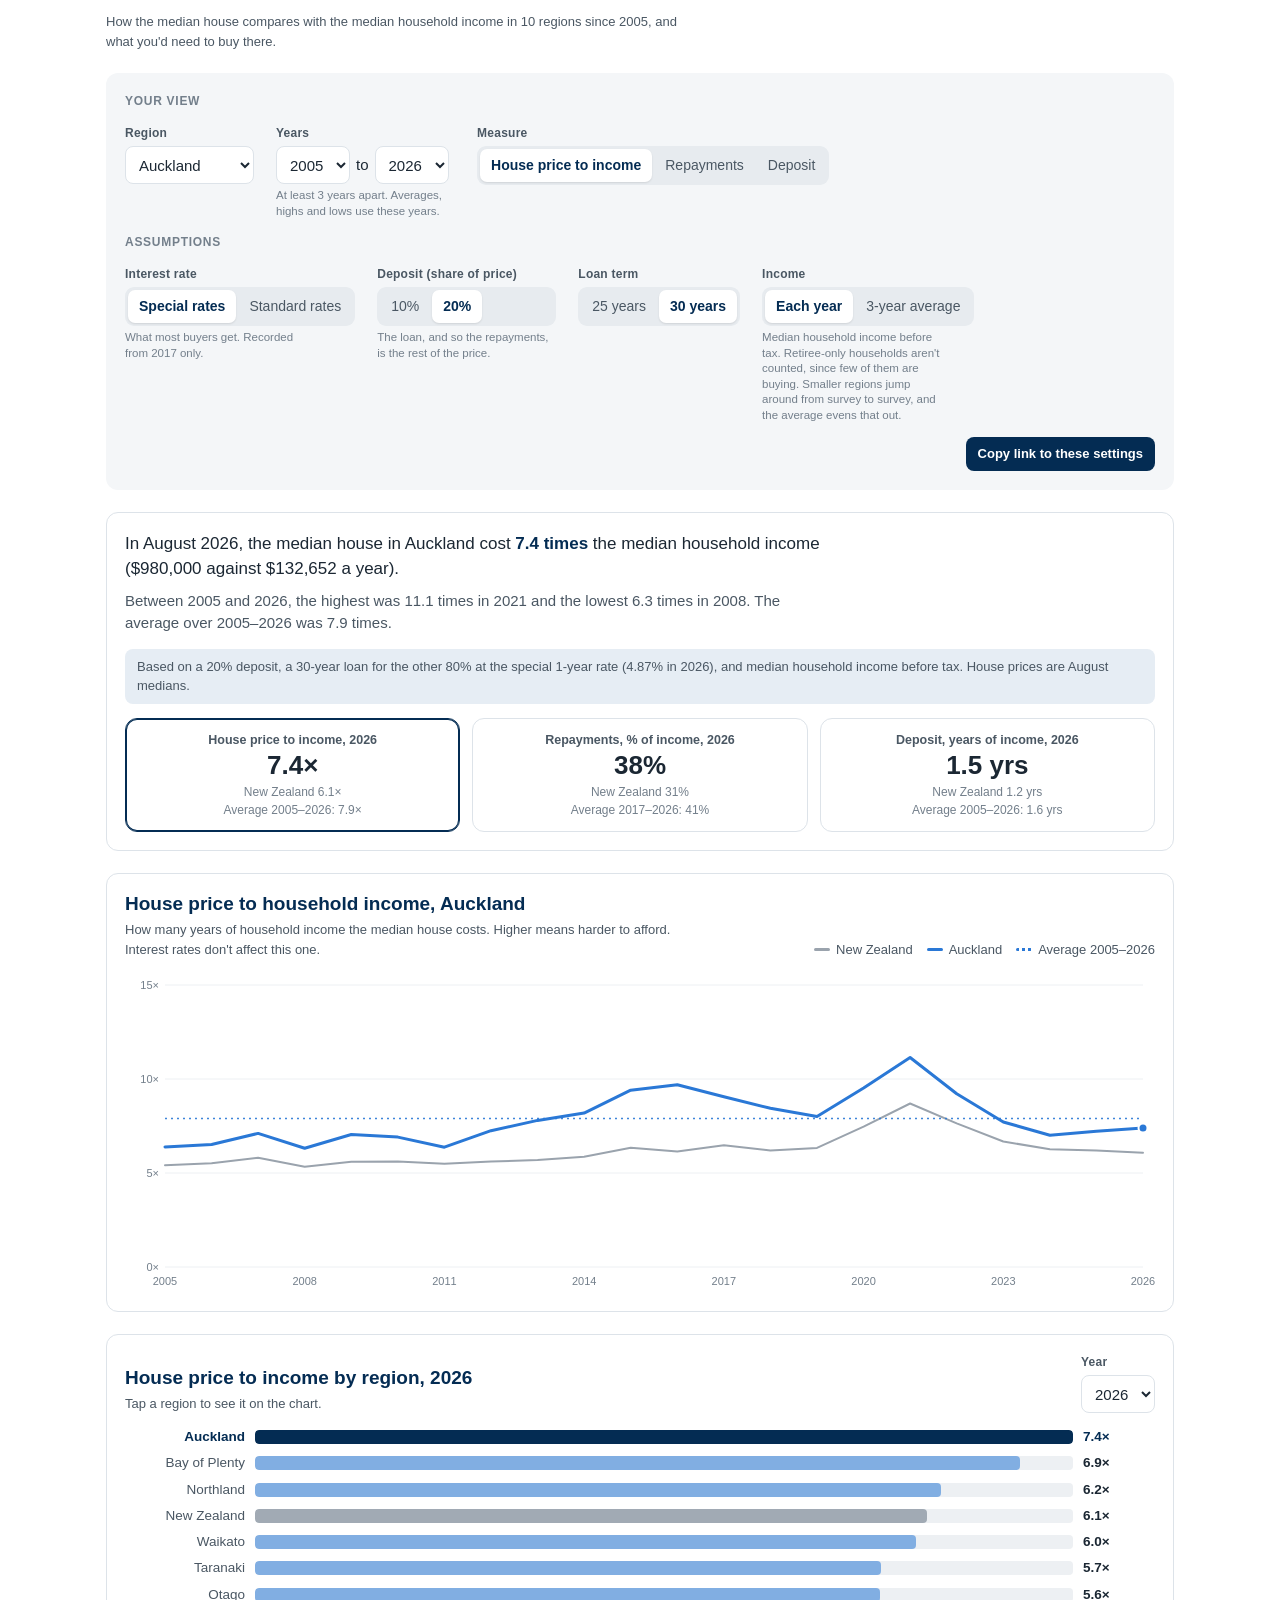
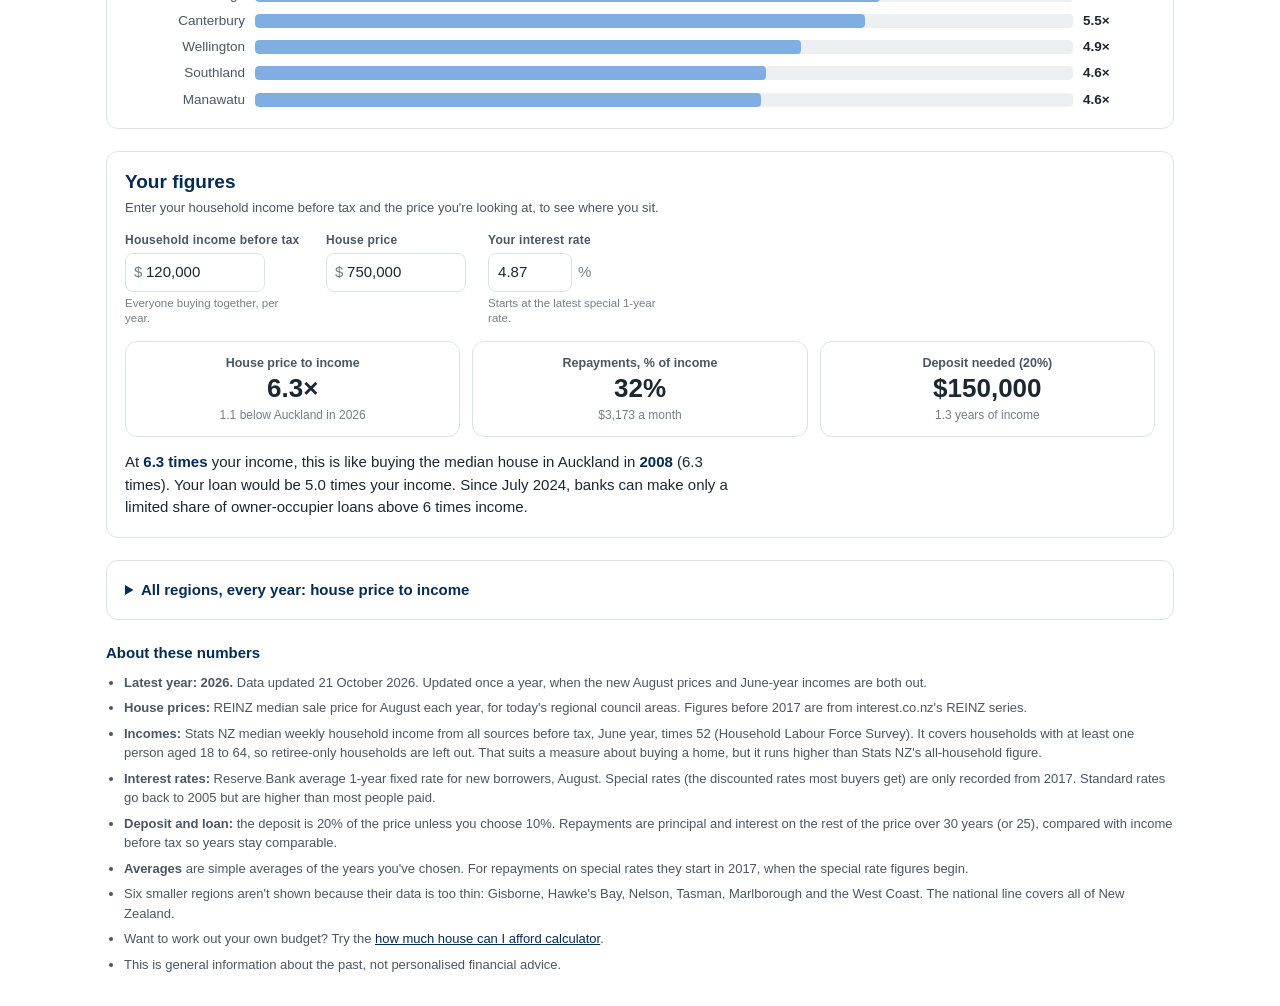
==== housing-affordability.html @ 4f099c74 "Initial commit" ====
<!doctype html>
<html lang="en-NZ">
<head>
<meta charset="utf-8">
<meta name="viewport" content="width=device-width, initial-scale=1">
<title>NZ Housing Affordability Calculator | Your Money Blueprint</title>
<meta name="description" content="How affordable are houses in your region? Median house prices against median household incomes in 10 NZ regions since 2005: price to income, repayments and deposit.">
<meta name="robots" content="noindex">
<link rel="stylesheet" href="assets/style.css">
</head>
<body>
<div class="wrap">
  <div class="loading" id="loading">Loading housing data&hellip;</div>
  <div id="app" hidden style="display:grid;gap:22px">
  <div style="display:grid;gap:6px">
    <p class="sub">How the median house compares with the median household income in 10 regions since 2005, and what you'd need to buy there.</p>
  </div>

  <div class="card panel">
    <div class="section-label">Your view</div>
    <div class="controls">
      <div class="field"><span>Region</span><select id="region"></select></div>
      <div class="field"><span>Years</span>
        <div class="range"><select id="from" aria-label="From"></select><span>to</span><select id="to" aria-label="To"></select></div>
        <div class="hint">At least 3 years apart. Averages, highs and lows use these years.</div>
      </div>
      <div class="field"><span>Measure</span>
        <div class="seg" id="measure"><button data-v="mult">House price to income</button><button data-v="pay">Repayments</button><button data-v="dep">Deposit</button></div>
      </div>
    </div>
    <div class="section-label">Assumptions</div>
    <div class="controls">
      <div class="field"><span>Interest rate</span>
        <div class="seg" id="rates"><button data-v="special">Special rates</button><button data-v="standard">Standard rates</button></div>
        <div class="hint" id="rateHint"></div>
      </div>
      <div class="field"><span>Deposit (share of price)</span>
        <div class="seg" id="dep"><button data-v="0.1">10%</button><button data-v="0.2">20%</button></div>
        <div class="hint">The loan, and so the repayments, is the rest of the price.</div>
      </div>
      <div class="field"><span>Loan term</span>
        <div class="seg" id="term"><button data-v="25">25 years</button><button data-v="30">30 years</button></div>
      </div>
      <div class="field"><span>Income</span>
        <div class="seg" id="smooth"><button data-v="0">Each year</button><button data-v="1">3-year average</button></div>
        <div class="hint">Median household income before tax. Retiree-only households aren't counted, since few of them are buying. Smaller regions jump around from survey to survey, and the average evens that out.</div>
      </div>
    </div>
  <div class="toolbar"><button class="share" id="share" type="button">Copy link to these settings</button></div>
    <div class="share-out" id="shareOut" hidden></div>
  </div>

  <div class="card">
    <p class="headline" id="headline"></p>
    <p class="assume" id="assume"></p>
    <div class="tiles" id="tiles"></div>
  </div>

  <div class="card">
    <div class="chart-head">
      <div style="display:grid;gap:4px"><h2 id="chartTitle"></h2><p class="sub" id="chartSub"></p></div>
      <div class="legend" id="legend"></div>
    </div>
    <div class="chart" id="chart"></div>
    <div class="slider" id="whatifRow">
      <label for="whatif">What if every year had the same rate?</label>
      <input type="range" id="whatif" min="0" max="9" step="0.25" value="0">
      <output id="whatifOut">Off</output>
      <span class="hint" style="max-width:none">Separates the effect of house prices from the effect of interest rates.</span>
    </div>
  </div>

  <div class="card">
    <div class="chart-head">
      <div style="display:grid;gap:4px"><h2 id="rankTitle"></h2><p class="sub">Tap a region to see it on the chart.</p></div>
      <div class="field"><span>Year</span><select id="rankYear"></select></div>
    </div>
    <div class="rank" id="rank"></div>
  </div>

  <div class="card">
    <div style="display:grid;gap:4px"><h2>Your figures</h2><p class="sub">Enter your household income before tax and the price you're looking at, to see where you sit.</p></div>
    <div class="controls">
      <div class="field"><span>Household income before tax</span><div class="money"><input type="text" inputmode="numeric" id="yInc" value="120,000"></div><div class="hint">Everyone buying together, per year.</div></div>
      <div class="field"><span>House price</span><div class="money"><input type="text" inputmode="numeric" id="yPrice" value="750,000"></div></div>
      <div class="field"><span>Your interest rate</span><div style="display:flex;align-items:center;gap:6px"><input type="number" id="yRate" step="0.05" min="0" max="20" style="width:84px"><span style="color:var(--ink-3)">%</span></div><div class="hint">Starts at the latest special 1-year rate.</div></div>
    </div>
    <div class="tiles" id="yTiles"></div>
    <p class="compare" id="yCompare"></p>
  </div>

  <div class="card">
    <details class="tbl">
      <summary id="tblSummary">All regions, every year</summary>
      <div class="tablewrap" style="margin-top:12px"><table id="tbl"></table></div>
    </details>
  </div>

  <div class="notes">
    <h3>About these numbers</h3>
    <ul>
      <li id="dataNote"></li>
      <li><b>House prices:</b> REINZ median sale price for August each year, for today's regional council areas. Figures before 2017 are from interest.co.nz's REINZ series.</li>
      <li><b>Incomes:</b> Stats NZ median weekly household income from all sources before tax, June year, times 52 (Household Labour Force Survey). It covers households with at least one person aged 18 to 64, so retiree-only households are left out. That suits a measure about buying a home, but it runs higher than Stats NZ's all-household figure.</li>
      <li><b>Interest rates:</b> Reserve Bank average 1-year fixed rate for new borrowers, August. Special rates (the discounted rates most buyers get) are only recorded from 2017. Standard rates go back to 2005 but are higher than most people paid.</li>
      <li><b>Deposit and loan:</b> the deposit is 20% of the price unless you choose 10%. Repayments are principal and interest on the rest of the price over 30 years (or 25), compared with income before tax so years stay comparable.</li>
      <li><b>Averages</b> are simple averages of the years you've chosen. For repayments on special rates they start in 2017, when the special rate figures begin.</li>
      <li>Six smaller regions aren't shown because their data is too thin: Gisborne, Hawke's Bay, Nelson, Tasman, Marlborough and the West Coast. The national line covers all of New Zealand.</li>
      <li>Want to work out your own budget? Try the <a href="https://www.yourmoneyblueprint.co.nz/how-much-house-can-i-afford" target="_top">how much house can I afford calculator</a>.</li>
      <li>This is general information about the past, not personalised financial advice.</li>
    </ul>
  </div>
  </div>
</div>
<script src="assets/housing.js"></script>
</body>
</html>
---- assets/style.css ----
/* Your Money Blueprint NZ housing affordability calculator. Light only, to sit inside the Squarespace site. */
:root {
  --bg: #ffffff;
  --panel: #f4f6f8;
  --surface: #ffffff;
  --ink: #1b2733;
  --ink-2: #4a5763;
  --ink-3: #737f8b;
  --line: #dde3e9;
  --grid: #edf0f3;
  --navy: #042C53;
  --navy-wash: #e6edf4;
  --region: #2a78d6;
  --national: #9aa3ad;
  --whatif: #eda100;
  --mark: #eb6834;
  --font: -apple-system, BlinkMacSystemFont, "Segoe UI", Roboto, "Helvetica Neue", Arial, sans-serif;
  color-scheme: light;
}
* { box-sizing: border-box; }
[hidden] { display: none !important; }
html, body { margin: 0; }
body { background: var(--bg); color: var(--ink); font-family: var(--font); font-size: 15px; line-height: 1.5; }
.wrap { max-width: 1100px; margin: 0 auto; padding-block: 12px 32px; padding-left: max(16px, env(safe-area-inset-left, 0px)); padding-right: max(16px, env(safe-area-inset-right, 0px)); display: grid; gap: 22px; }
h1 { font-size: 22px; margin: 0; color: var(--navy); text-wrap: balance; }
h2 { font-size: 19px; line-height: 1.25; margin: 0; color: var(--navy); text-wrap: balance; }
h3 { font-size: 15px; margin: 0; color: var(--navy); }
a { color: var(--navy); }
.basis { font-size: 13px; color: var(--ink-2); background: var(--navy-wash); border-radius: 8px; padding: 8px 12px; }
.sub { margin: 0; font-size: 13px; color: var(--ink-2); max-width: 80ch; }
button:focus-visible, select:focus-visible, input:focus-visible, summary:focus-visible { outline: 2px solid var(--navy); outline-offset: 2px; }

.card { background: var(--surface); border: 1px solid var(--line); border-radius: 12px; padding: 18px; display: grid; gap: 14px; min-width: 0; }
.card.panel { background: var(--panel); border-color: transparent; }
.controls { display: flex; flex-wrap: wrap; gap: 16px 22px; align-items: start; }
.field { display: grid; gap: 4px; align-content: start; }
.field > span { font-size: 12px; font-weight: 600; color: var(--ink-2); letter-spacing: .02em; }
.hint { font-size: 11.5px; color: var(--ink-3); max-width: 28ch; line-height: 1.35; }
select, input[type="number"], input[type="text"] { font: inherit; color: var(--ink); background: var(--surface); border: 1px solid var(--line); border-radius: 8px; padding: 7px 9px; min-height: 38px; }
.money { position: relative; }
.money input { padding-left: 20px; width: 140px; font-variant-numeric: tabular-nums; }
.money::before { content: "$"; position: absolute; left: 9px; top: 50%; transform: translateY(-50%); color: var(--ink-3); }
.seg { display: inline-flex; flex-wrap: wrap; background: #e7ebef; border-radius: 9px; padding: 3px; gap: 2px; }
.seg button { font: inherit; font-size: 14px; border: none; background: none; color: var(--ink-2); padding: 6px 11px; border-radius: 7px; cursor: pointer; white-space: nowrap; }
.seg button[aria-pressed="true"] { background: var(--surface); color: var(--navy); font-weight: 600; box-shadow: 0 1px 2px rgba(0,0,0,.1); }
.section-label { font-size: 12px; font-weight: 700; letter-spacing: .06em; text-transform: uppercase; color: var(--ink-3); }

.headline { font-size: 17px; line-height: 1.5; max-width: 74ch; margin: 0; text-wrap: pretty; }
.headline strong { color: var(--navy); }
.headline .hl2 { display: block; margin-top: 8px; font-size: 15px; color: var(--ink-2); }

.tiles { display: grid; grid-template-columns: repeat(auto-fit, minmax(min(100%, 200px), 1fr)); gap: 12px; }
.tile { border: 1px solid var(--line); border-radius: 12px; padding: 12px 14px; text-align: center; display: grid; gap: 2px; background: var(--surface); }
.tile .lbl { font-size: 12.5px; color: var(--ink-2); font-weight: 600; }
.tile .val { font-size: 26px; font-weight: 700; color: var(--ink); font-variant-numeric: tabular-nums; line-height: 1.15; }
.tile .note { font-size: 12px; color: var(--ink-3); }
.tile.on { border-color: var(--navy); box-shadow: inset 0 0 0 1px var(--navy); }
.tile button { all: unset; cursor: pointer; display: grid; gap: 2px; }

.chart-head { display: flex; flex-wrap: wrap; justify-content: space-between; gap: 8px 16px; align-items: end; }
.legend { display: flex; flex-wrap: wrap; gap: 6px 14px; font-size: 13px; color: var(--ink-2); }
.legend span { display: inline-flex; align-items: center; gap: 6px; }
.legend i { width: 16px; height: 3px; border-radius: 2px; display: inline-block; }
.legend i.dash { background: repeating-linear-gradient(90deg, var(--whatif) 0 5px, transparent 5px 8px); }
.legend i.dot { background: repeating-linear-gradient(90deg, var(--region) 0 3px, transparent 3px 6px); }
.assume { font-size: 13px; color: var(--ink-2); background: var(--navy-wash); border-radius: 8px; padding: 8px 12px; margin: 0; }
.range { display: flex; align-items: center; gap: 6px; }
.chart { position: relative; width: 100%; }
.chart svg { display: block; overflow: visible; }
.chart text { font-size: 11px; fill: var(--ink-3); font-family: var(--font); }
.tip { position: absolute; pointer-events: none; background: var(--ink); color: #fff; font-size: 12.5px; line-height: 1.4; padding: 7px 9px; border-radius: 7px; white-space: nowrap; transform: translate(-50%, -100%); top: 0; }
.tip b { font-weight: 700; }
.slider { display: flex; align-items: center; gap: 10px; flex-wrap: wrap; font-size: 13px; color: var(--ink-2); }
.slider input { width: 200px; accent-color: var(--whatif); }
.slider output { font-weight: 700; color: var(--ink); font-variant-numeric: tabular-nums; min-width: 4ch; }

.rank { display: grid; gap: 6px; }
.rank .row { display: grid; grid-template-columns: 120px 1fr 72px; gap: 10px; align-items: center; font-size: 13.5px; }
.rank .row .nm { color: var(--ink-2); text-align: right; }
.rank .row .bar { height: 14px; border-radius: 4px; background: var(--grid); position: relative; overflow: hidden; }
.rank .row .bar span { position: absolute; inset: 0 auto 0 0; background: var(--region); opacity: .55; border-radius: 4px; }
.rank .row.nat .bar span { background: var(--national); opacity: .9; }
.rank .row.sel .bar span { opacity: 1; background: var(--navy); }
.rank .row .v { font-variant-numeric: tabular-nums; font-weight: 600; }
.rank .row.sel .nm, .rank .row.sel .v { color: var(--navy); font-weight: 700; }
.rank .row button { all: unset; cursor: pointer; display: contents; }

.compare { font-size: 15px; margin: 0; max-width: 74ch; }
.compare strong { color: var(--navy); }

details.tbl summary { cursor: pointer; font-weight: 600; color: var(--navy); }
details.tbl { min-width: 0; }
.tablewrap { overflow-x: auto; }
table { border-collapse: collapse; font-size: 12.5px; font-variant-numeric: tabular-nums; }
th, td { padding: 5px 8px; text-align: center; border-bottom: 1px solid var(--grid); white-space: nowrap; }
th:first-child, td:first-child { text-align: left; position: sticky; left: 0; background: var(--surface); }
thead th { color: var(--ink-2); font-weight: 600; }
td.na { color: var(--ink-3); }
tbody tr:nth-child(even) td { background: #f3f6f9; }
tbody tr.selrow td { background: #d6e4f3; color: var(--navy); font-weight: 700; }
td.avg, th.avg { border-left: 2px solid var(--line); font-weight: 600; }

.notes { font-size: 13px; color: var(--ink-2); }
.notes ul { padding-left: 18px; margin: 8px 0 0; display: grid; gap: 6px; }

@media (max-width: 560px) {
  .rank .row { grid-template-columns: 92px 1fr 60px; font-size: 12.5px; }
  .money input { width: 120px; }
}
@media (prefers-reduced-motion: no-preference) { .rank .row .bar span { transition: width .3s ease; } }
.loading { padding: 24px 0; color: var(--ink-2); }
.toolbar { display: flex; flex-wrap: wrap; gap: 8px; align-items: center; justify-content: flex-end; }
.share { font: inherit; font-size: 13px; font-weight: 600; color: #fff; background: var(--navy); border: none; border-radius: 8px; padding: 7px 12px; cursor: pointer; white-space: nowrap; }
.share-out { display: flex; gap: 8px; align-items: center; flex-wrap: wrap; font-size: 13px; color: var(--ink-2); }
.share-out input { font: inherit; font-size: 12px; flex: 1 1 260px; min-width: 0; padding: 6px 8px; border: 1px solid var(--line); border-radius: 6px; color: var(--ink-2); }
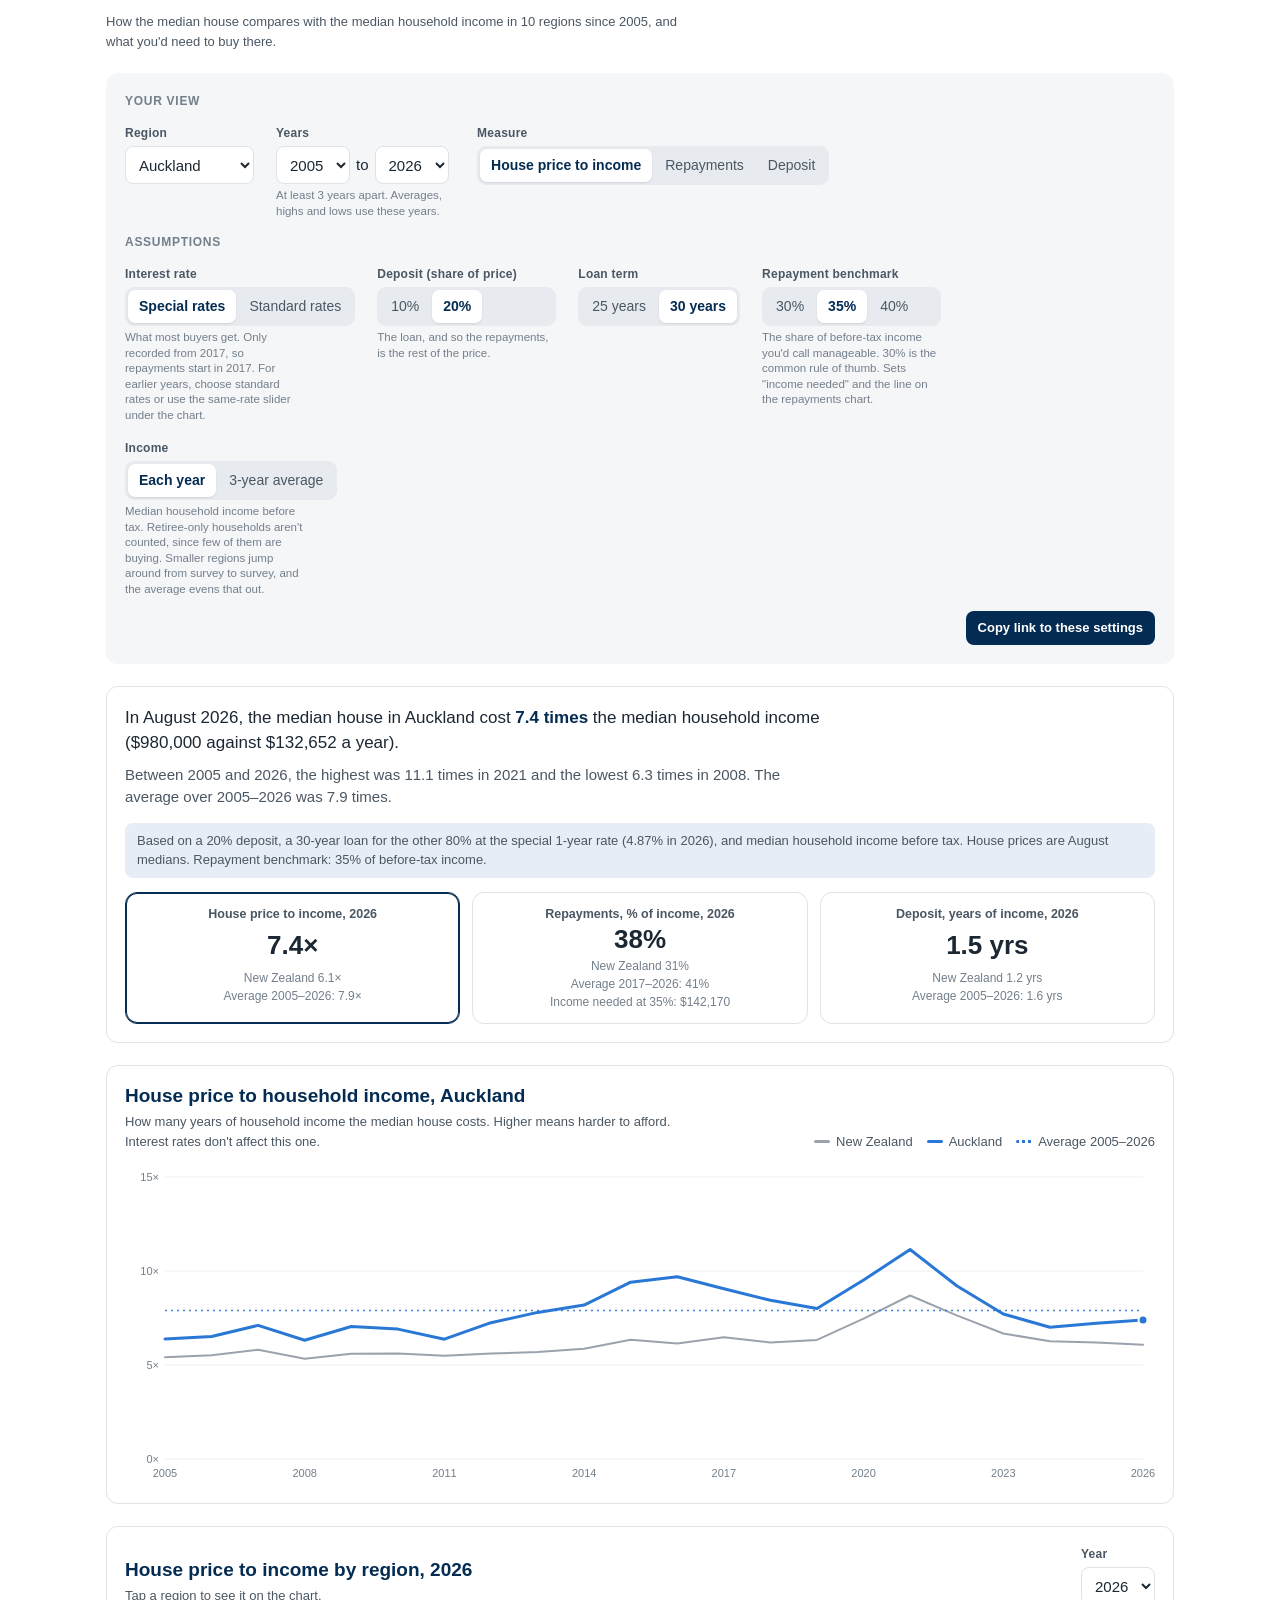
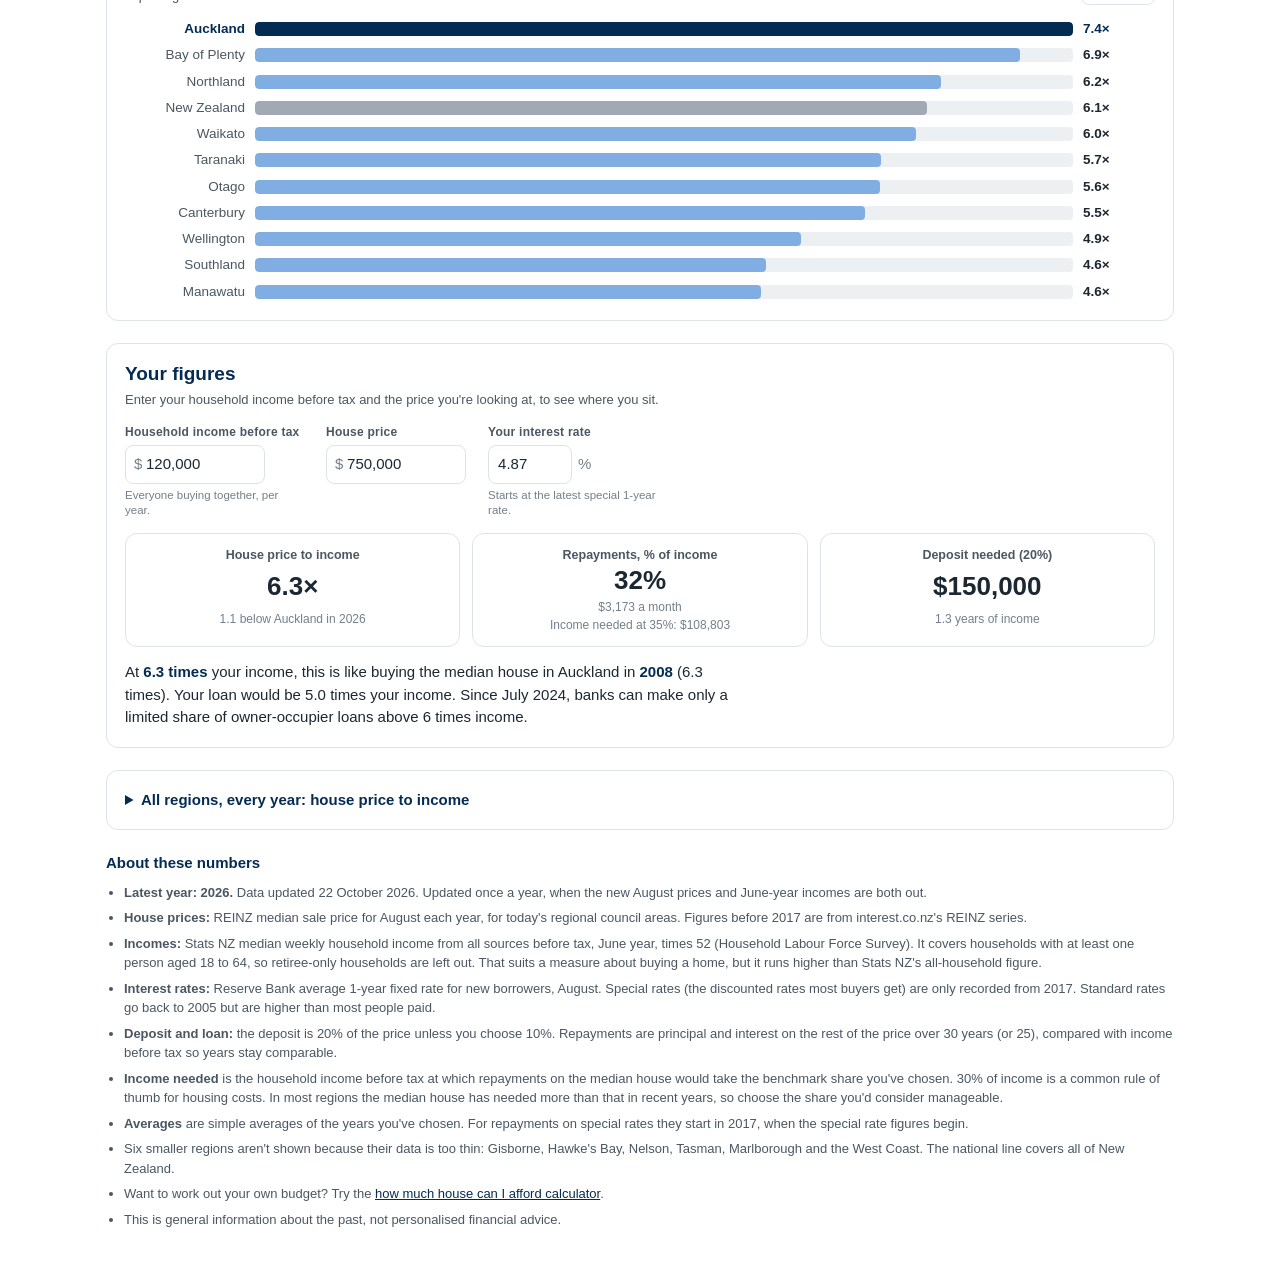
==== commit 99d5b9d7: "New features" ====
--- a/housing-affordability.html
+++ b/housing-affordability.html
@@ -40,6 +40,10 @@
       </div>
       <div class="field"><span>Loan term</span>
         <div class="seg" id="term"><button data-v="25">25 years</button><button data-v="30">30 years</button></div>
+      </div>
+      <div class="field"><span>Repayment benchmark</span>
+        <div class="seg" id="bench"><button data-v="0.3">30%</button><button data-v="0.35">35%</button><button data-v="0.4">40%</button></div>
+        <div class="hint">The share of before-tax income you'd call manageable. 30% is the common rule of thumb. Sets "income needed" and the line on the repayments chart.</div>
       </div>
       <div class="field"><span>Income</span>
         <div class="seg" id="smooth"><button data-v="0">Each year</button><button data-v="1">3-year average</button></div>
@@ -92,6 +96,7 @@
   <div class="card">
     <details class="tbl">
       <summary id="tblSummary">All regions, every year</summary>
+      <p class="sub" id="tblNote" style="margin-top:10px" hidden>Years before 2017 show a dash because special rates are only recorded from 2017. Choose standard rates to see those years.</p>
       <div class="tablewrap" style="margin-top:12px"><table id="tbl"></table></div>
     </details>
   </div>
@@ -104,6 +109,7 @@
       <li><b>Incomes:</b> Stats NZ median weekly household income from all sources before tax, June year, times 52 (Household Labour Force Survey). It covers households with at least one person aged 18 to 64, so retiree-only households are left out. That suits a measure about buying a home, but it runs higher than Stats NZ's all-household figure.</li>
       <li><b>Interest rates:</b> Reserve Bank average 1-year fixed rate for new borrowers, August. Special rates (the discounted rates most buyers get) are only recorded from 2017. Standard rates go back to 2005 but are higher than most people paid.</li>
       <li><b>Deposit and loan:</b> the deposit is 20% of the price unless you choose 10%. Repayments are principal and interest on the rest of the price over 30 years (or 25), compared with income before tax so years stay comparable.</li>
+      <li><b>Income needed</b> is the household income before tax at which repayments on the median house would take the benchmark share you've chosen. 30% of income is a common rule of thumb for housing costs. In most regions the median house has needed more than that in recent years, so choose the share you'd consider manageable.</li>
       <li><b>Averages</b> are simple averages of the years you've chosen. For repayments on special rates they start in 2017, when the special rate figures begin.</li>
       <li>Six smaller regions aren't shown because their data is too thin: Gisborne, Hawke's Bay, Nelson, Tasman, Marlborough and the West Coast. The national line covers all of New Zealand.</li>
       <li>Want to work out your own budget? Try the <a href="https://www.yourmoneyblueprint.co.nz/how-much-house-can-i-afford" target="_top">how much house can I afford calculator</a>.</li>
--- a/assets/style.css
+++ b/assets/style.css
@@ -62,6 +62,7 @@
 .legend span { display: inline-flex; align-items: center; gap: 6px; }
 .legend i { width: 16px; height: 3px; border-radius: 2px; display: inline-block; }
 .legend i.dash { background: repeating-linear-gradient(90deg, var(--whatif) 0 5px, transparent 5px 8px); }
+.legend i.bench { background: repeating-linear-gradient(90deg, var(--mark) 0 8px, transparent 8px 12px); }
 .legend i.dot { background: repeating-linear-gradient(90deg, var(--region) 0 3px, transparent 3px 6px); }
 .assume { font-size: 13px; color: var(--ink-2); background: var(--navy-wash); border-radius: 8px; padding: 8px 12px; margin: 0; }
 .range { display: flex; align-items: center; gap: 6px; }
@@ -98,7 +99,7 @@
 td.na { color: var(--ink-3); }
 tbody tr:nth-child(even) td { background: #f3f6f9; }
 tbody tr.selrow td { background: #d6e4f3; color: var(--navy); font-weight: 700; }
-td.avg, th.avg { border-left: 2px solid var(--line); font-weight: 600; }
+td.avg, th.avg { font-weight: 600; position: sticky; right: 0; background: var(--surface); box-shadow: inset 2px 0 0 var(--line), -6px 0 8px -6px rgba(0,0,0,.18); }
 
 .notes { font-size: 13px; color: var(--ink-2); }
 .notes ul { padding-left: 18px; margin: 8px 0 0; display: grid; gap: 6px; }
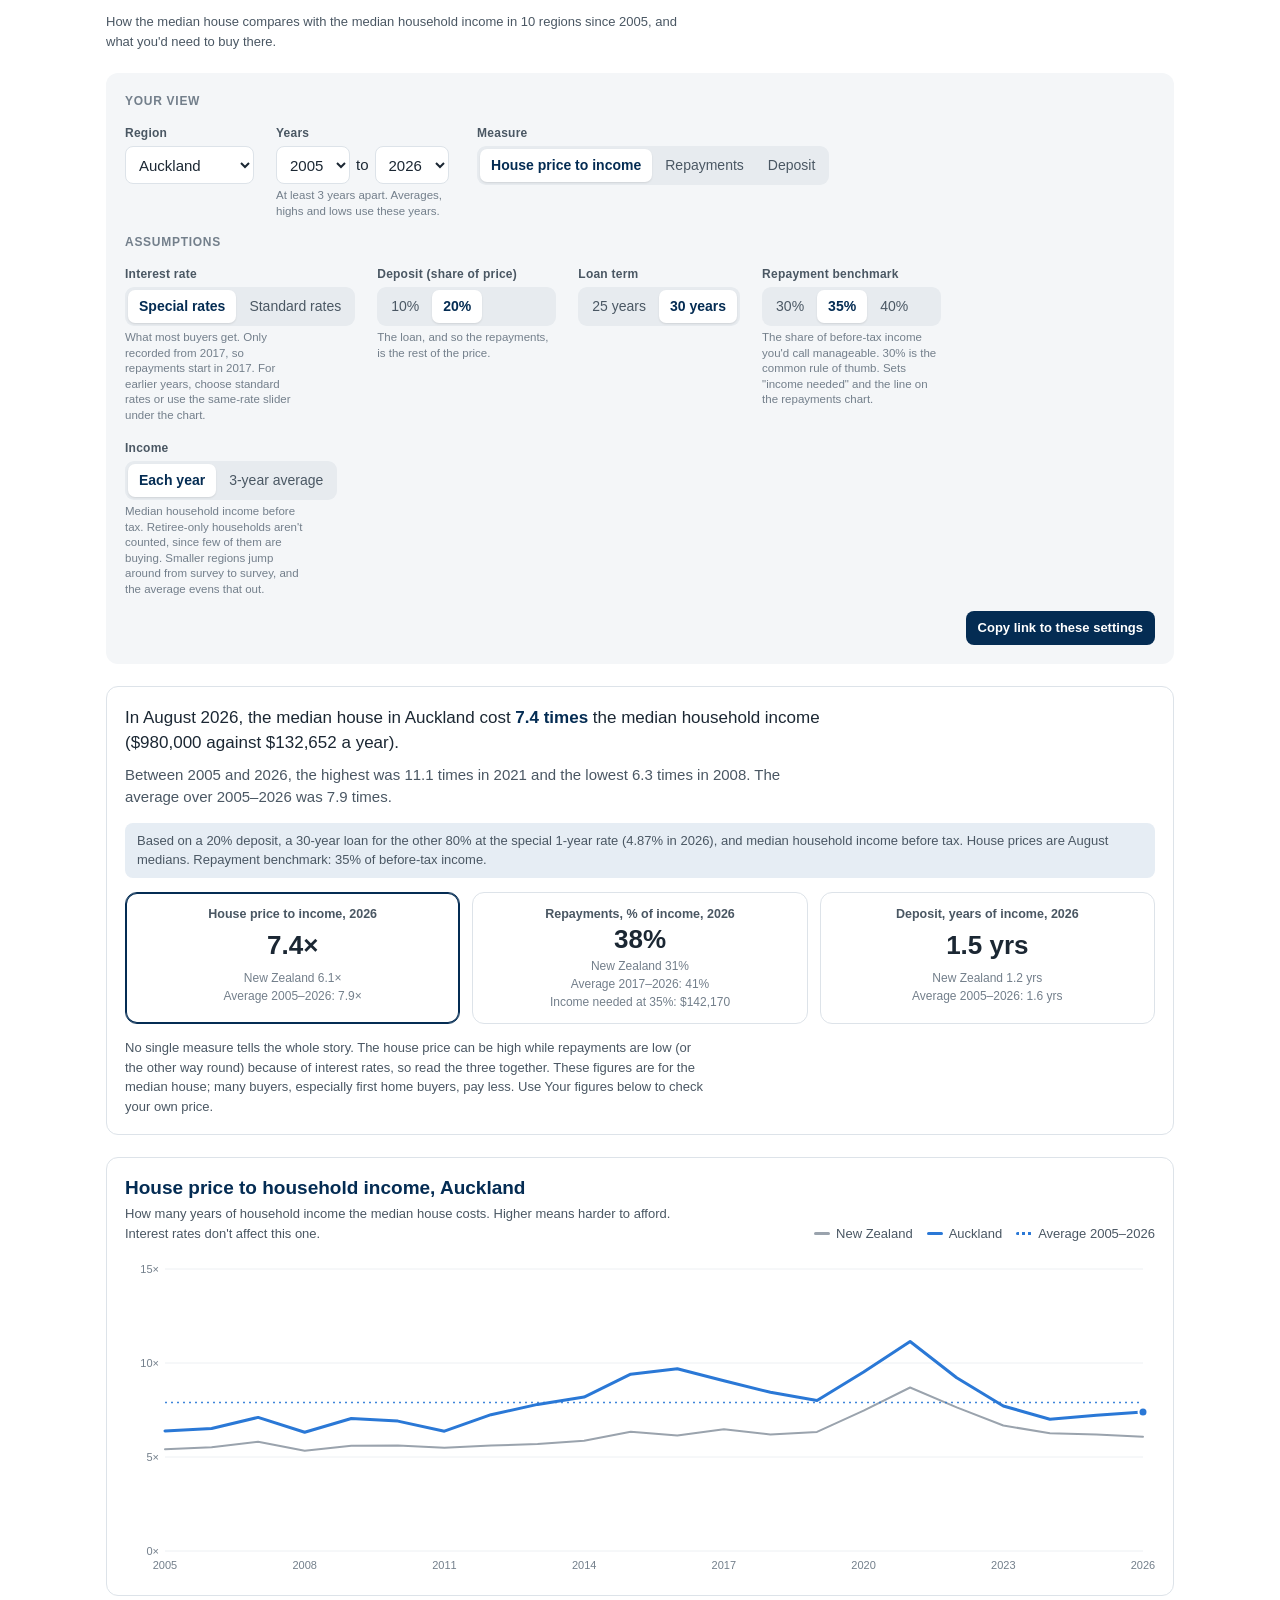
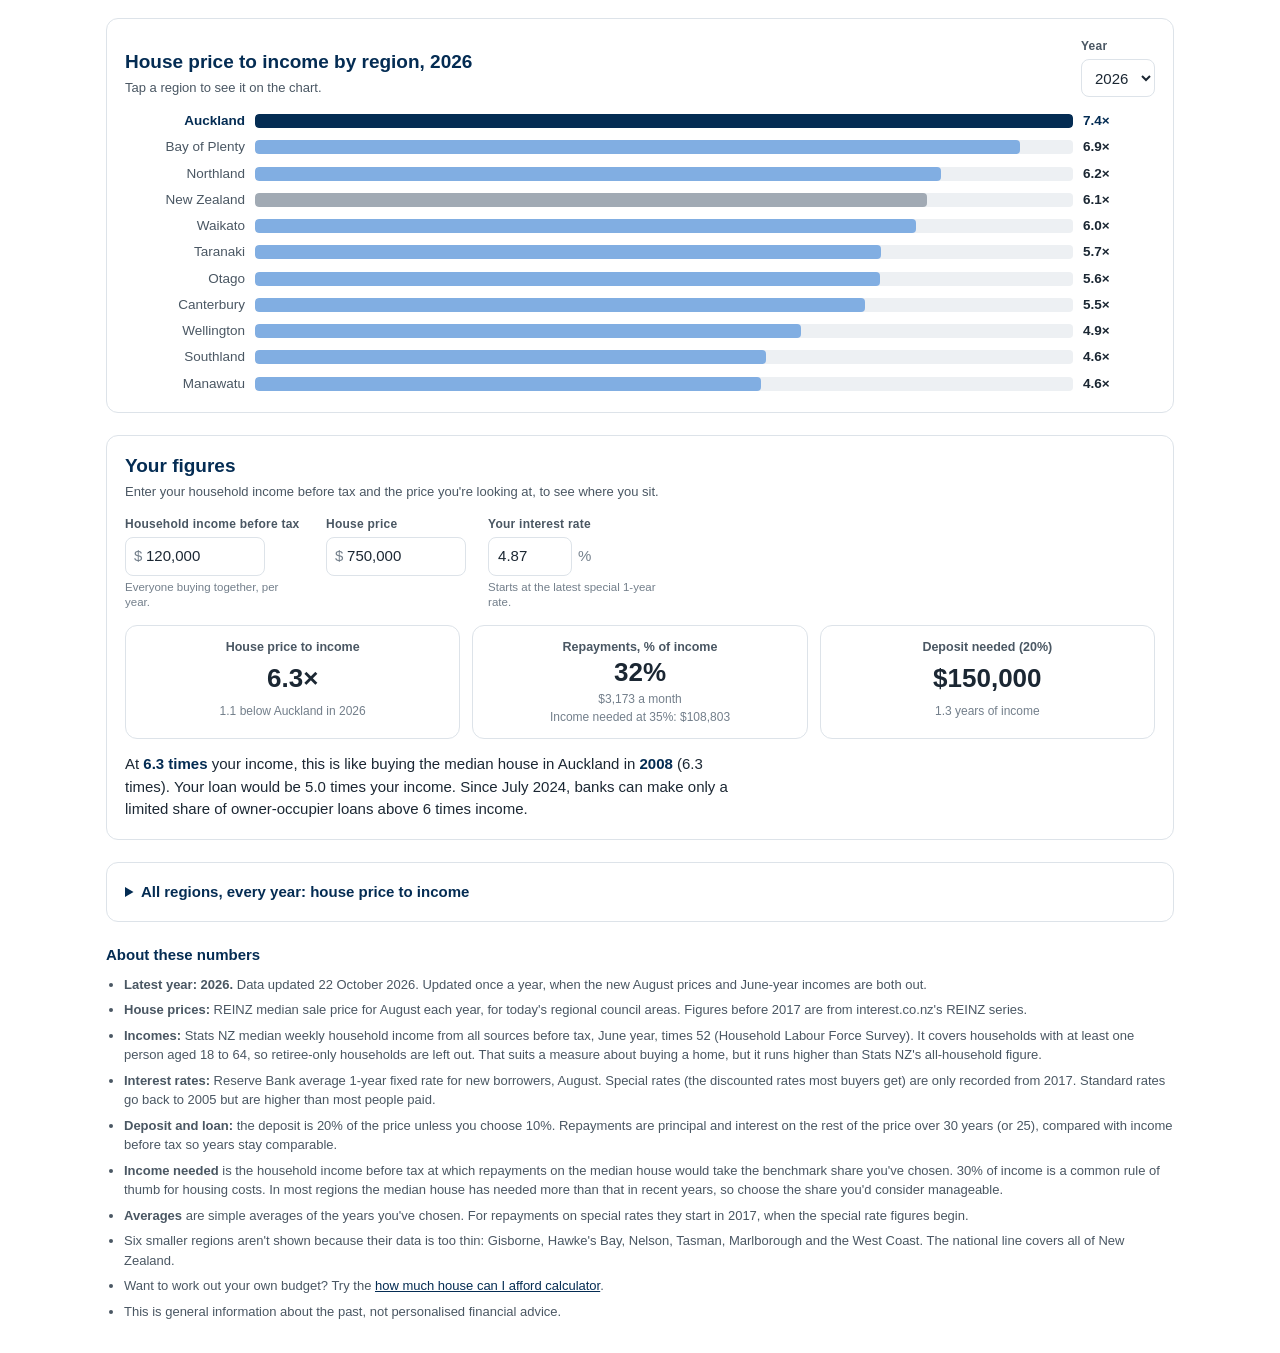
==== commit 0327a552: "More notes and browser saving fix" ====
--- a/housing-affordability.html
+++ b/housing-affordability.html
@@ -6,7 +6,7 @@
 <title>NZ Housing Affordability Calculator | Your Money Blueprint</title>
 <meta name="description" content="How affordable are houses in your region? Median house prices against median household incomes in 10 NZ regions since 2005: price to income, repayments and deposit.">
 <meta name="robots" content="noindex">
-<link rel="stylesheet" href="assets/style.css">
+<link rel="stylesheet" href="assets/style.css?v=3">
 </head>
 <body>
 <div class="wrap">
@@ -58,6 +58,7 @@
     <p class="headline" id="headline"></p>
     <p class="assume" id="assume"></p>
     <div class="tiles" id="tiles"></div>
+    <p class="sub">No single measure tells the whole story. The house price can be high while repayments are low (or the other way round) because of interest rates, so read the three together. These figures are for the median house; many buyers, especially first home buyers, pay less. Use Your figures below to check your own price.</p>
   </div>
 
   <div class="card">
@@ -83,7 +84,7 @@
   </div>
 
   <div class="card">
-    <div style="display:grid;gap:4px"><h2>Your figures</h2><p class="sub">Enter your household income before tax and the price you're looking at, to see where you sit.</p></div>
+    <div style="display:grid;gap:4px"><h2 id="yourFigures">Your figures</h2><p class="sub">Enter your household income before tax and the price you're looking at, to see where you sit.</p></div>
     <div class="controls">
       <div class="field"><span>Household income before tax</span><div class="money"><input type="text" inputmode="numeric" id="yInc" value="120,000"></div><div class="hint">Everyone buying together, per year.</div></div>
       <div class="field"><span>House price</span><div class="money"><input type="text" inputmode="numeric" id="yPrice" value="750,000"></div></div>
@@ -118,6 +119,6 @@
   </div>
   </div>
 </div>
-<script src="assets/housing.js"></script>
+<script src="assets/housing.js?v=3"></script>
 </body>
 </html>
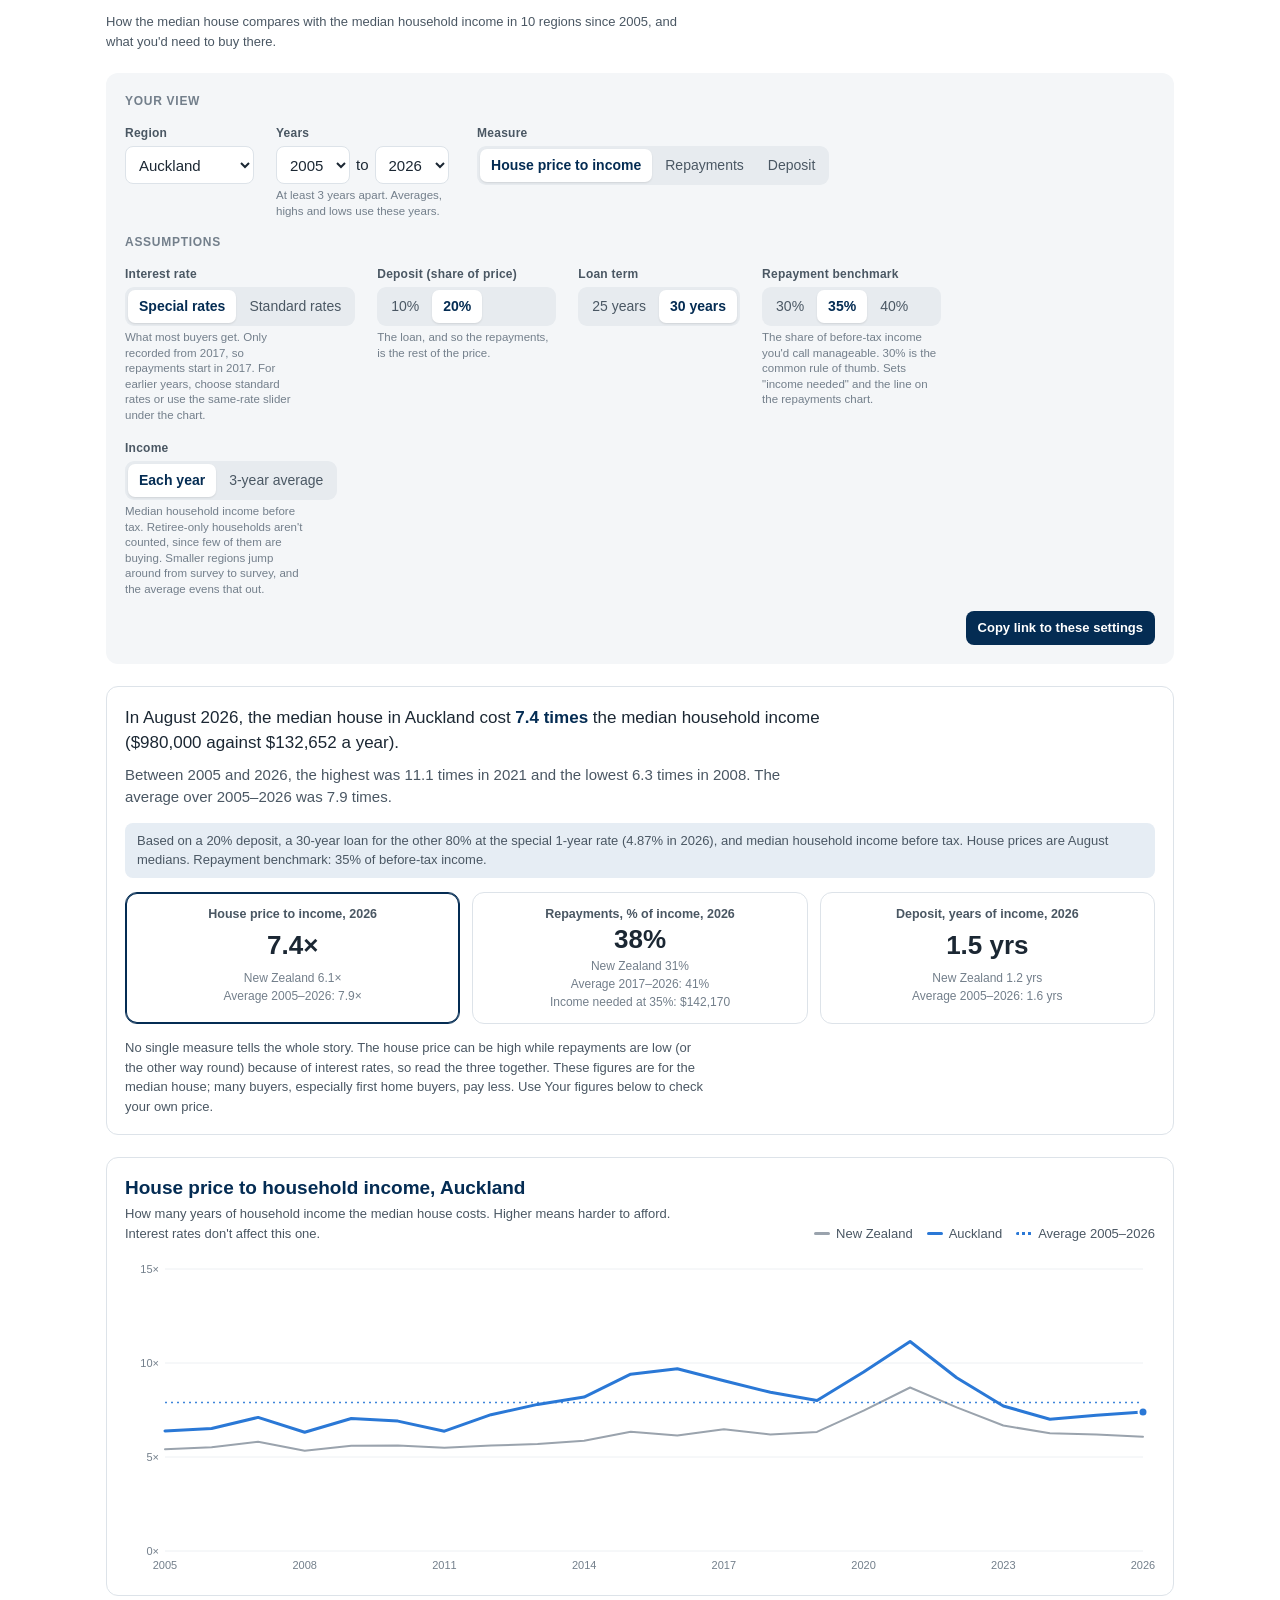
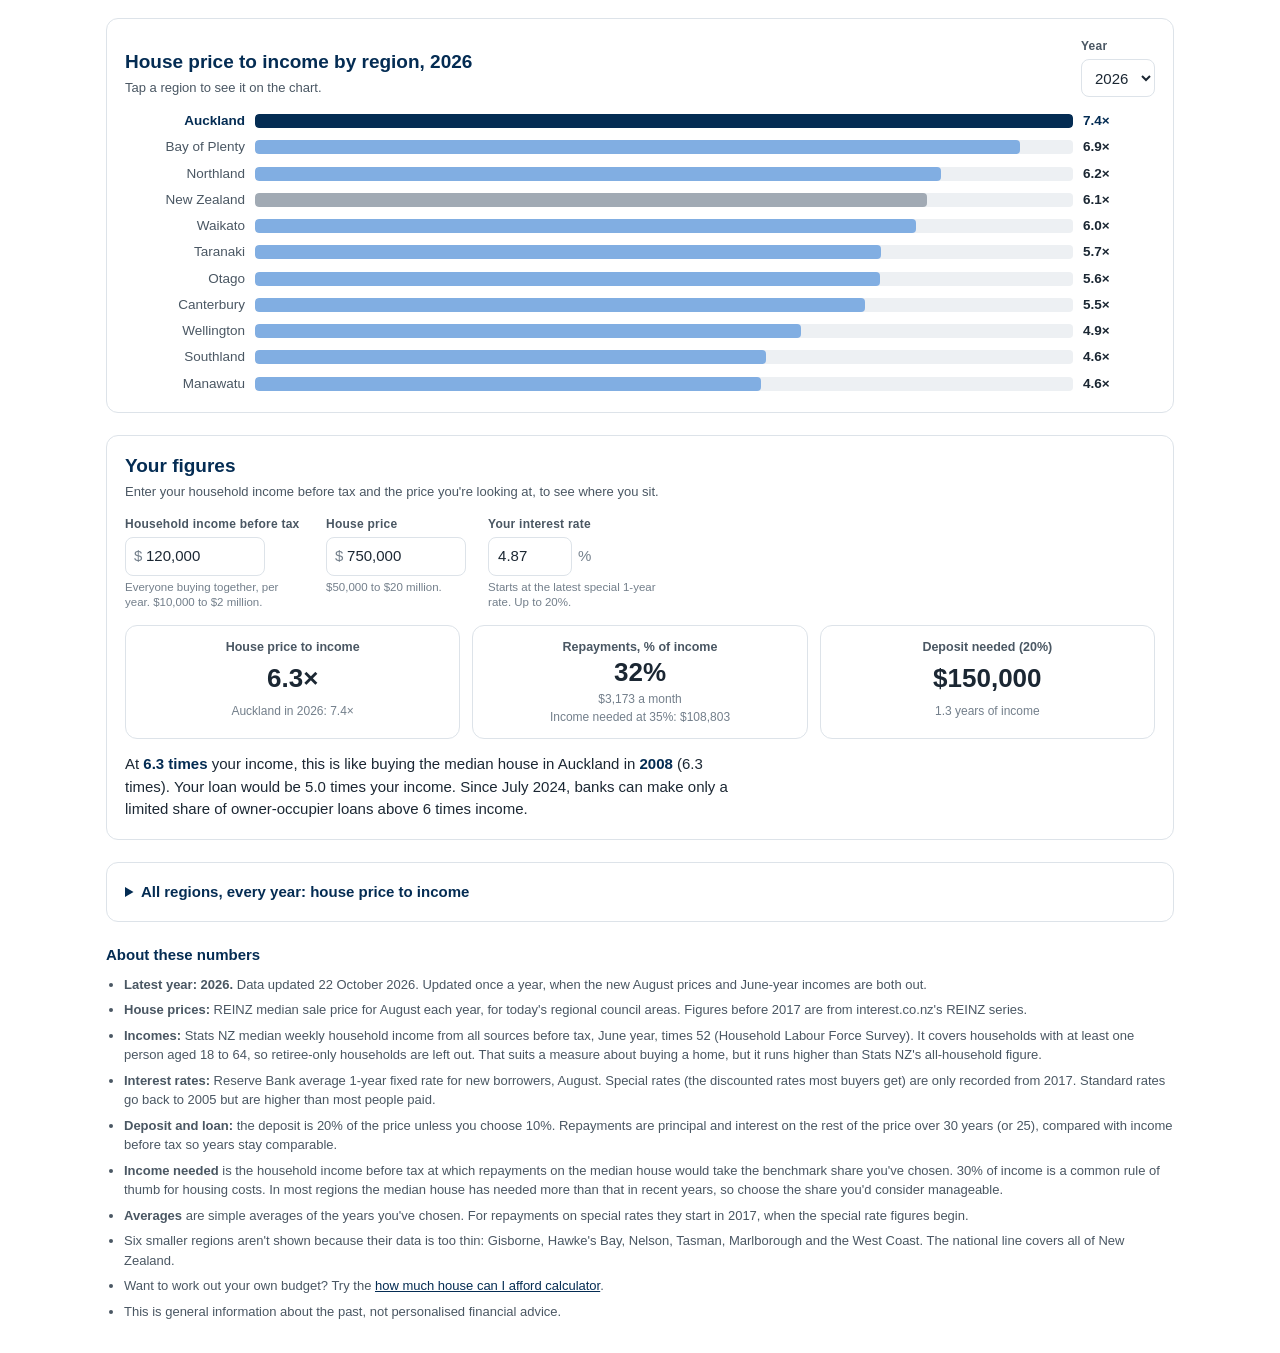
==== commit c77ded39: "Number formatting and input limits" ====
--- a/housing-affordability.html
+++ b/housing-affordability.html
@@ -6,7 +6,7 @@
 <title>NZ Housing Affordability Calculator | Your Money Blueprint</title>
 <meta name="description" content="How affordable are houses in your region? Median house prices against median household incomes in 10 NZ regions since 2005: price to income, repayments and deposit.">
 <meta name="robots" content="noindex">
-<link rel="stylesheet" href="assets/style.css?v=3">
+<link rel="stylesheet" href="assets/style.css?v=5">
 </head>
 <body>
 <div class="wrap">
@@ -86,9 +86,9 @@
   <div class="card">
     <div style="display:grid;gap:4px"><h2 id="yourFigures">Your figures</h2><p class="sub">Enter your household income before tax and the price you're looking at, to see where you sit.</p></div>
     <div class="controls">
-      <div class="field"><span>Household income before tax</span><div class="money"><input type="text" inputmode="numeric" id="yInc" value="120,000"></div><div class="hint">Everyone buying together, per year.</div></div>
-      <div class="field"><span>House price</span><div class="money"><input type="text" inputmode="numeric" id="yPrice" value="750,000"></div></div>
-      <div class="field"><span>Your interest rate</span><div style="display:flex;align-items:center;gap:6px"><input type="number" id="yRate" step="0.05" min="0" max="20" style="width:84px"><span style="color:var(--ink-3)">%</span></div><div class="hint">Starts at the latest special 1-year rate.</div></div>
+      <div class="field"><span>Household income before tax</span><div class="money"><input type="text" inputmode="numeric" id="yInc" value="120,000"></div><div class="hint">Everyone buying together, per year. $10,000 to $2 million.</div></div>
+      <div class="field"><span>House price</span><div class="money"><input type="text" inputmode="numeric" id="yPrice" value="750,000"></div><div class="hint">$50,000 to $20 million.</div></div>
+      <div class="field"><span>Your interest rate</span><div style="display:flex;align-items:center;gap:6px"><input type="number" id="yRate" step="0.05" min="0" max="20" style="width:84px"><span style="color:var(--ink-3)">%</span></div><div class="hint">Starts at the latest special 1-year rate. Up to 20%.</div></div>
     </div>
     <div class="tiles" id="yTiles"></div>
     <p class="compare" id="yCompare"></p>
@@ -119,6 +119,6 @@
   </div>
   </div>
 </div>
-<script src="assets/housing.js?v=3"></script>
+<script src="assets/housing.js?v=5"></script>
 </body>
 </html>
